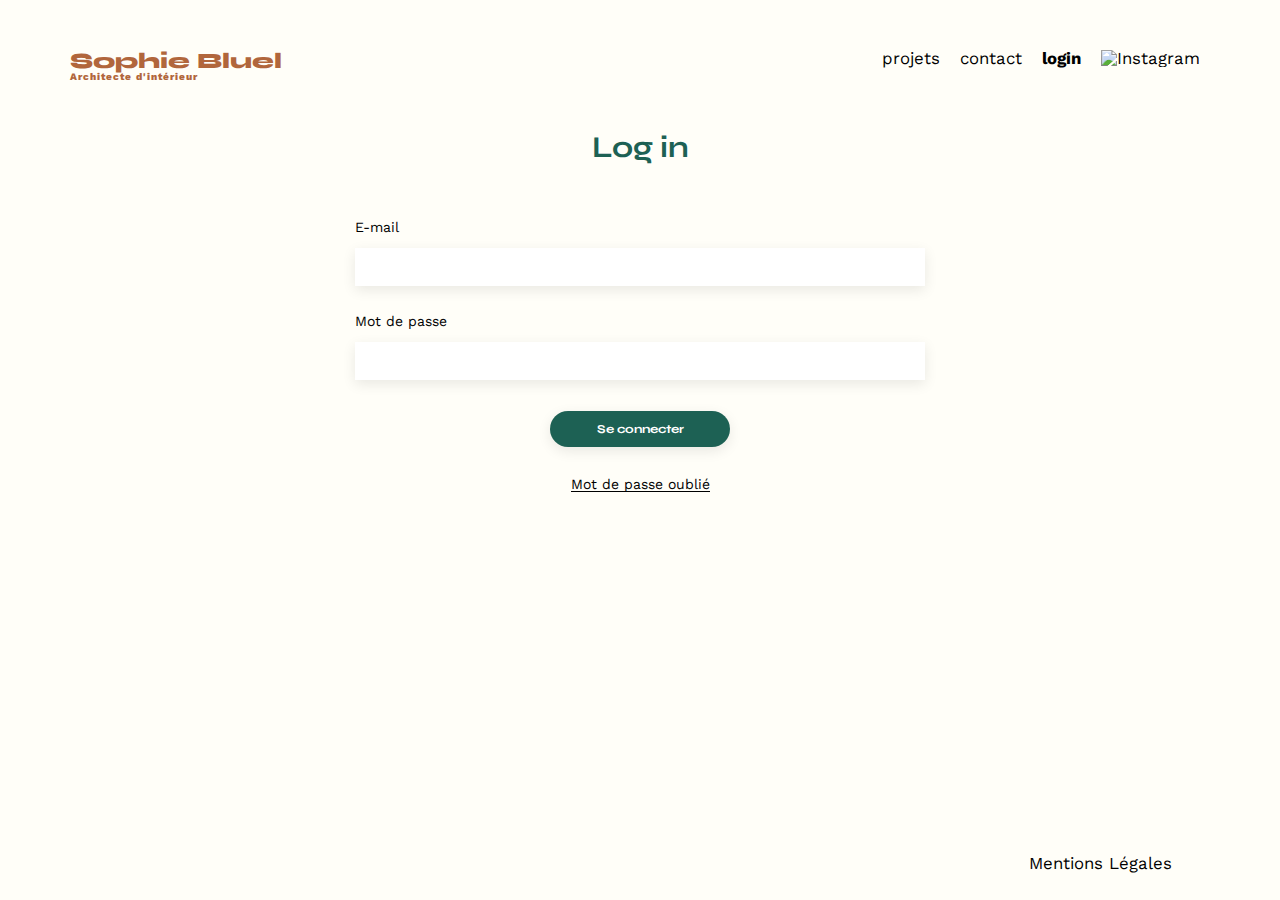
==== FrontEnd/login.html @ 12a9fc30 "Amélioration de la fonction de tri, intégration de la page de login, modifications mineures sur CSS " ====
<!DOCTYPE html>
<html lang="fr">
<head>
    <meta charset="UTF-8">
	<title>Sophie Bluel - Architecte d'intérieur - Login</title>
	<meta name="viewport" content="width=device-width, initial-scale=1.0">
	<link rel="preconnect" href="https://fonts.googleapis.com">
	<link rel="preconnect" href="https://fonts.gstatic.com" crossorigin>
	<link href="https://fonts.googleapis.com/css2?family=Syne:wght@700;800&family=Work+Sans&display=swap" rel="stylesheet">
	<meta name="description" content="">
	<link rel="stylesheet" href="./assets/style.css">
</head>
<body>
    <header>
        <div class="title">
            <a href="index.html"><h1>Sophie Bluel <span>Architecte d'intérieur</span></h1></a>
        </div>
        <nav>
            <ul>
                <a href="index.html#projectAnchor"><li>projets</li></a>
                <a href="index.html#contactAnchor"><li>contact</li></a>
                <li class="onLoginPage">login</li>
                <li><img src="./assets/icons/instagram.png" alt="Instagram"></li>
            </ul>
        </nav>
    </header>
    <main>
        <section id="connexion">
            <h2>Log in</h2>
            <form>
                <label for="email">E-mail</label>
                <input type="email" id="email" name="email" autocomplete="on">
                <label for="password">Mot de passe</label>
                <input type="password" id="password" name="password">
                <input type="submit" value="Se connecter">
            </form>
            <div class="connexiontLinks">
                <a href="">Mot de passe oublié</a>
            </div>

        </section>
    </main>
    <footer>
        <nav>
            <ul>
                <li>Mentions Légales</li>
            </ul>
        </nav>
    </footer>
    
</body>
</html>
---- FrontEnd/assets/style.css ----
/* http://meyerweb.com/eric/tools/css/reset/
   v2.0 | 20110126
   License: none (public domain)
*/

html, body, div, span, applet, object, iframe,
h1, h2, h3, h4, h5, h6, p, blockquote, pre,
a, abbr, acronym, address, big, cite, code,
del, dfn, em, img, ins, kbd, q, s, samp,
small, strike, strong, sub, sup, tt, var,
b, u, i, center,
dl, dt, dd, ol, ul, li,
fieldset, form, label, legend,
table, caption, tbody, tfoot, thead, tr, th, td,
article, aside, canvas, details, embed,
figure, figcaption, footer, header, hgroup,
menu, nav, output, ruby, section, summary,
time, mark, audio, video {
	margin: 0;
	padding: 0;
	border: 0;
	font-size: 100%;
	font: inherit;
	vertical-align: baseline;
}

a{
	text-decoration: none;
	color: inherit;
}

/* HTML5 display-role reset for older browsers */
article, aside, details, figcaption, figure,
footer, header, hgroup, menu, nav, section {
	display: block;
}
body {
	line-height: 1;
}
ol, ul {
	list-style: none;
}
blockquote, q {
	quotes: none;
}
blockquote:before, blockquote:after,
q:before, q:after {
	content: '';
	content: none;
}
table {
	border-collapse: collapse;
	border-spacing: 0;
}
/** end reset css**/

body {
	/* ajout personnel pour maintenir le footer en bas de page 
	et baclground fidel à la maquette */
	display: flex;
	flex-direction: column;
	min-height: 100vh;
	background-color: #FFFEF8;
	/* Fin ajout personnel */

	max-width: 1140px;
	margin:auto;
	font-family: 'Work Sans' ;
	font-size: 14px;
}

main{
	flex-grow: 1;
}
header {
	display: flex;
	justify-content: space-between;
	margin: 50px 0
}
section {
	margin: 50px 0
}

h1{
	display: flex;
	flex-direction: column;
	font-family: 'Syne';
	font-size: 22px;
	font-weight: 800;
	color: #B1663C
}

h1 > span {
	font-family: 'Work Sans';
	font-size:10px;
	letter-spacing: 0.1em;

}

.title{
	cursor: pointer;
}

h2{
	font-family: 'Syne';
	font-weight: 700;
	font-size: 30px;
	color: #1D6154
}
nav ul {
	display: flex;
	align-items: center;
	list-style-type: none;

}
nav li {
	padding: 0 10px;
	font-size: 1.2em;
}

li:hover {
	color: #B1663C;
	cursor: pointer;
}

.onLoginPage{
	font-weight: bold;
}
#introduction {
	display: flex;
	align-items: center;
}
#introduction figure {
	flex: 1
}
#introduction img {
	display: block;
	margin: auto;
	width: 80%;
}

#introduction article {
	flex: 1
}
#introduction h2 {
	margin-bottom: 1em;
}

#introduction p {
	margin-bottom: 0.5em;
}
#portfolio h2 {
	text-align: center;
	/* margin-bottom: 1em; */
	margin-bottom: 50px;

}

.filter{
	display: flex;
	justify-content: center;
	align-items: center;
	gap: 10px;
	padding: 0 0 50px 0 ;
}

.filterBtn{
	background-color: transparent;
	color: #1D6154;
	border-radius: 60px;
	border: 1px solid #1D6154;
	font-family: Syne;
	font-size: 16px;
	cursor: pointer;
}

.filterBtnLarge{
	padding: 10px 12px;
}

.filterBtnSmall{
	padding: 10px 25px;
}

.active{
	background-color: #1D6154;
	color: #FFFFFF;
	border-radius: 60px;
	border: 1px solid #1D6154;
	font-family: Syne;
	font-size: 16px;
	cursor: pointer;
}

.gallery {
	width: 100%;
	display: grid;
	grid-template-columns: 1fr 1fr 1fr;
	grid-column-gap: 20px;
	grid-row-gap: 20px;
}

.gallery img {
	width: 100%;
}

#contact, #connexion {
	width: 50%;
	margin: auto;
}

#contact > * , #connexion > *{
	text-align: center;
}

#contact h2, #connexion h2{
	margin-bottom: 20px;
}

#contact form, #connexion form {
	text-align: left;
	margin-top:30px;
	display: flex;
	flex-direction: column;
}

#contact input, #connexion input {
	/* ajout personnel pour mieux respecter les boutons de la maquette */
	/* height: 50px; */
	height: 36px;
	font-size: 0.875em;
	/* Fin ajout personnel */

	border: none;
	box-shadow: 0px 4px 14px rgba(0, 0, 0, 0.09);
}

#contact label, #connexion label {
	margin: 2em 0 1em 0;
}

#contact textarea {
	border: none;
	box-shadow: 0px 4px 14px rgba(0, 0, 0, 0.09);
}

#connexion a {
	border-bottom: 1px solid;
}

.connexiontLinks{
	display: flex;
	flex-direction: column;
	justify-content: center;
	align-items: center;
	gap: 28px;
}

input[type="submit"]{
	font-family: 'Syne';
	font-weight: 700;
	color: white;
	background-color: #1D6154;

	/* ajout personnel pour mieux respecter les boutons de la maquette */
	margin : 2.5em auto ;
	/* margin : 2em auto ; */
	/* Fin ajout personnel */

	width: 180px;
	text-align: center;
	border-radius: 60px ;
	
}

footer nav ul {
	display: flex;
	justify-content: flex-end;
	margin: 2em
}
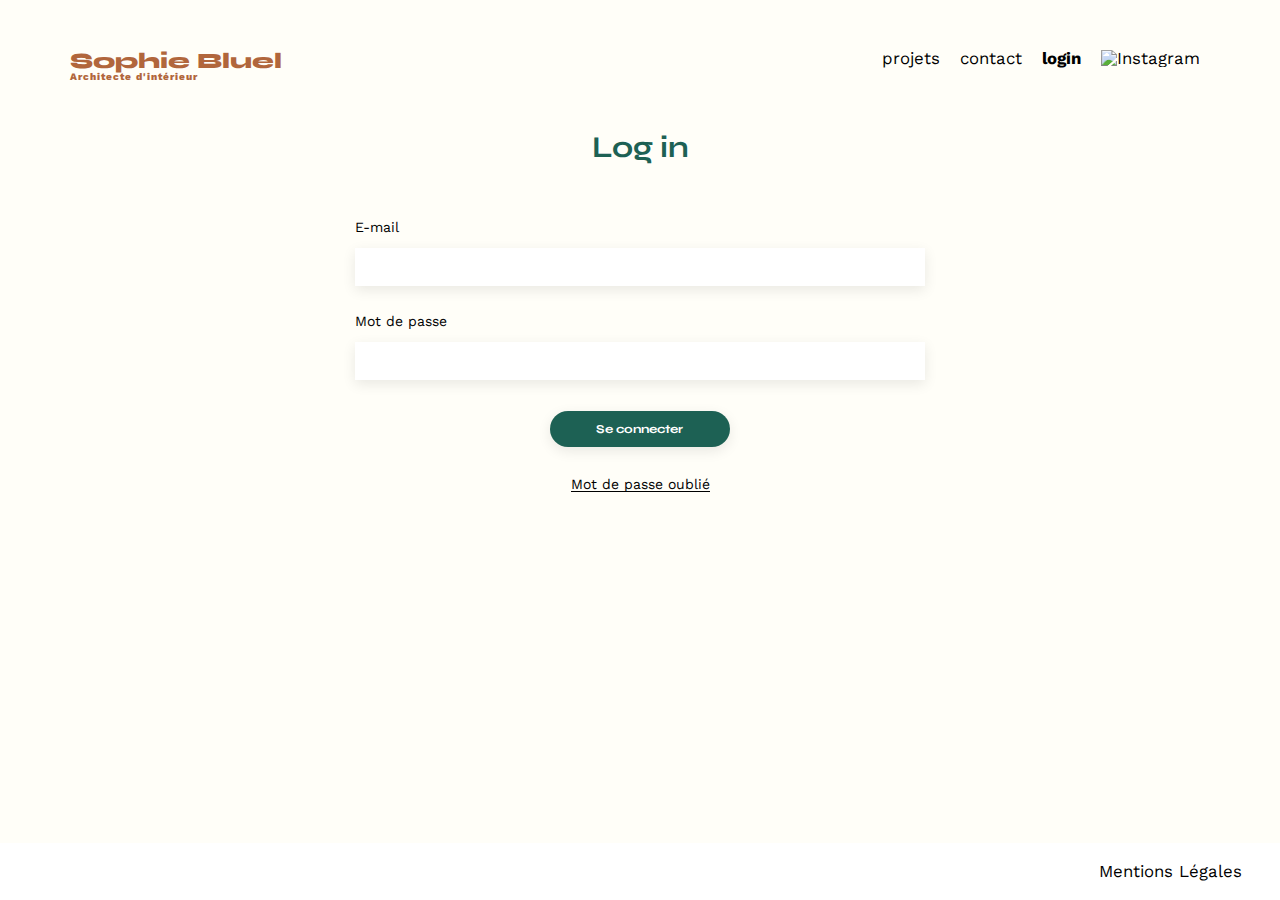
==== commit a6d37ce0: "gestion du login utilisateur, création de la modale, correction du code avec contrainte du projet ( " ====
--- a/FrontEnd/login.html
+++ b/FrontEnd/login.html
@@ -9,10 +9,14 @@
 	<link href="https://fonts.googleapis.com/css2?family=Syne:wght@700;800&family=Work+Sans&display=swap" rel="stylesheet">
 	<meta name="description" content="">
 	<link rel="stylesheet" href="./assets/style.css">
+	<script src="https://kit.fontawesome.com/ed2cc077c8.js" crossorigin="anonymous"></script>
+
+    <script src="scripts/script.js" defer></script>
 </head>
 <body>
+
     <header>
-        <div class="title">
+        <div class="titleLoginPage">
             <a href="index.html"><h1>Sophie Bluel <span>Architecte d'intérieur</span></h1></a>
         </div>
         <nav>
@@ -37,6 +41,10 @@
             <div class="connexiontLinks">
                 <a href="">Mot de passe oublié</a>
             </div>
+            <div class="errorMessage">
+                <i class="fa-solid fa-triangle-exclamation"></i>
+                <p >Erreur dans l’identifiant ou le mot de passe</p>
+            </div>
 
         </section>
     </main>
--- a/FrontEnd/assets/style.css
+++ b/FrontEnd/assets/style.css
@@ -24,11 +24,6 @@
 	vertical-align: baseline;
 }
 
-a{
-	text-decoration: none;
-	color: inherit;
-}
-
 /* HTML5 display-role reset for older browsers */
 article, aside, details, figcaption, figure,
 footer, header, hgroup, menu, nav, section {
@@ -55,10 +50,11 @@
 /** end reset css**/
 
 body {
-	/* ajout personnel pour maintenir le footer en bas de page 
+	/* Ajout personnel pour maintenir le footer en bas de page 
 	et baclground fidel à la maquette */
 	display: flex;
 	flex-direction: column;
+	align-items: center;
 	min-height: 100vh;
 	background-color: #FFFEF8;
 	/* Fin ajout personnel */
@@ -71,14 +67,22 @@
 
 main{
 	flex-grow: 1;
-}
+	width: 100%;
+}
+
 header {
 	display: flex;
 	justify-content: space-between;
-	margin: 50px 0
-}
+	margin: 50px 0;
+	
+	/* Ajout personnel  */
+	width: 100%;
+	/* Fin ajout personnel */
+
+}
+
 section {
-	margin: 50px 0
+	margin: 50px 0;
 }
 
 h1{
@@ -97,10 +101,6 @@
 
 }
 
-.title{
-	cursor: pointer;
-}
-
 h2{
 	font-family: 'Syne';
 	font-weight: 700;
@@ -123,9 +123,6 @@
 	cursor: pointer;
 }
 
-.onLoginPage{
-	font-weight: bold;
-}
 #introduction {
 	display: flex;
 	align-items: center;
@@ -153,9 +150,130 @@
 	text-align: center;
 	/* margin-bottom: 1em; */
 	margin-bottom: 50px;
-
-}
-
+}
+
+#portfolio p{
+	margin-bottom: 50px;
+}
+
+.gallery {
+	width: 100%;
+	display: grid;
+	grid-template-columns: 1fr 1fr 1fr;
+	grid-column-gap: 20px;
+	grid-row-gap: 20px;
+}
+
+.gallery img {
+	width: 100%;
+}
+
+#contact, #connexion {
+	width: 50%;
+	margin: auto;
+}
+
+#contact > * , #connexion > *{
+	text-align: center;
+}
+
+#contact h2, #connexion h2{
+	margin-bottom: 20px;
+}
+
+#contact form, #connexion form {
+	text-align: left;
+	margin-top:30px;
+	display: flex;
+	flex-direction: column;
+}
+
+#contact input, #connexion input, .modal input  {
+	/* ajout personnel pour mieux respecter les boutons de la maquette */
+	/* height: 50px; */
+	height: 36px;
+	font-size: 0.875em;
+	/* Fin ajout personnel */
+
+	border: none;
+	box-shadow: 0px 4px 14px rgba(0, 0, 0, 0.09);
+}
+
+#contact label, #connexion label {
+	margin: 2em 0 1em 0;
+}
+
+#contact textarea {
+	border: none;
+	box-shadow: 0px 4px 14px rgba(0, 0, 0, 0.09);
+}
+
+#connexion a {
+	border-bottom: 1px solid;
+}
+
+.connexiontLinks{
+	display: flex;
+	flex-direction: column;
+	justify-content: center;
+	align-items: center;
+	gap: 28px;
+}
+
+input[type="submit"]{
+	font-family: 'Syne';
+	font-weight: 700;
+	color: white;
+	background-color: #1D6154;
+
+	/* ajout personnel pour mieux respecter les boutons de la maquette */
+	margin : 2.5em auto ;
+	cursor: pointer;
+	/* Fin ajout personnel */
+	
+	/* margin : 2em auto ; */
+	width: 31.5%;
+	/* width: 180px; */
+	text-align: center;
+	border-radius: 60px ;
+	
+}
+
+footer nav ul {
+	display: flex;
+	justify-content: flex-end;
+	margin: 20px 28px;
+}
+
+/* Ajouts personnels */
+
+footer{
+	width: 100vw;
+	background-color: #FFFFFF;
+}
+
+/* Reset */
+a{
+	text-decoration: none;
+	color: inherit;
+}
+
+/* Titre section portfolio */
+.pojectTitle{
+	display: flex;
+	justify-content: center;
+	align-items: center;
+	gap: 30px;
+	padding-top: 90px;
+}
+
+.modifyProject{
+	display: flex;
+	gap: 10px;
+	cursor: pointer;
+}
+
+/* Barre de filtre */
 .filter{
 	display: flex;
 	justify-content: center;
@@ -192,89 +310,101 @@
 	cursor: pointer;
 }
 
-.gallery {
+/* Top barre noire page d'édition */
+.adminTop{
+	/* width: 1440px; */
+	width: 100vw;
+	height: 59px;
+	display: none;
+	justify-content: center;
+	align-items: center;
+	gap: 11px;
+	background-color: #000000;
+	color: #FFFFFF;
+}
+
+/* Style pour la modale */
+.modalBackground{
+    display: flex;
+    /* display: none; */
+    position: fixed;
+    height: 100vh;
+    width: 100vw;
+    background-color: rgba(0, 0, 0, 0.35);
+}
+
+.modal{
+    position: absolute;
+    top: 50%;
+    left: 50%;
+    transform: translate(-50%, -50%);
+    flex-wrap: wrap;
+    justify-content: center;
+    align-items: center;
+    width: 630px;
+	height: 688px;
+    padding: 26px 30px 45px 30px;
+    text-align: center;
+    background-color: #FFFFFF;
+    border-radius: 10px;
+    z-index: 1;
+}
+
+.modalTop{
+	display: flex;
+	justify-content: flex-end;
+}
+
+.modalTitle {
+	font-family: Work Sans;
+	font-size: 26px;
+	padding-top: 17px;
+}
+
+.modalGallery{
+	padding: 46px 75px 67px 75px;
+} 
+
+.modalGallery {
+	/* width: 100%; */
+	display: grid;
+	grid-template-columns: 1fr 1fr 1fr 1fr 1fr;
+	grid-column-gap: 8px;
+	grid-row-gap: 24px;
+}
+
+.modalGallery img {
 	width: 100%;
-	display: grid;
-	grid-template-columns: 1fr 1fr 1fr;
-	grid-column-gap: 20px;
-	grid-row-gap: 20px;
-}
-
-.gallery img {
-	width: 100%;
-}
-
-#contact, #connexion {
-	width: 50%;
-	margin: auto;
-}
-
-#contact > * , #connexion > *{
-	text-align: center;
-}
-
-#contact h2, #connexion h2{
-	margin-bottom: 20px;
-}
-
-#contact form, #connexion form {
-	text-align: left;
-	margin-top:30px;
-	display: flex;
-	flex-direction: column;
-}
-
-#contact input, #connexion input {
-	/* ajout personnel pour mieux respecter les boutons de la maquette */
-	/* height: 50px; */
-	height: 36px;
-	font-size: 0.875em;
-	/* Fin ajout personnel */
-
-	border: none;
-	box-shadow: 0px 4px 14px rgba(0, 0, 0, 0.09);
-}
-
-#contact label, #connexion label {
-	margin: 2em 0 1em 0;
-}
-
-#contact textarea {
-	border: none;
-	box-shadow: 0px 4px 14px rgba(0, 0, 0, 0.09);
-}
-
-#connexion a {
-	border-bottom: 1px solid;
-}
-
-.connexiontLinks{
-	display: flex;
-	flex-direction: column;
+} 
+
+.separator{
+	border: 1px solid #B3B3B3;
+	margin: 0 75px;
+}
+
+.modal input[type="submit"]{
+	width: 37.5%;
+}
+
+/* Modification d'éléments page de login */
+.titleLoginPage{
+	cursor: pointer;
+}
+
+.onLoginPage{
+	font-weight: bold;
+}
+
+/* message d'erreur de login */
+.errorMessage{
+	display: none;
 	justify-content: center;
-	align-items: center;
-	gap: 28px;
-}
-
-input[type="submit"]{
-	font-family: 'Syne';
-	font-weight: 700;
-	color: white;
-	background-color: #1D6154;
-
-	/* ajout personnel pour mieux respecter les boutons de la maquette */
-	margin : 2.5em auto ;
-	/* margin : 2em auto ; */
-	/* Fin ajout personnel */
-
-	width: 180px;
-	text-align: center;
-	border-radius: 60px ;
-	
-}
-
-footer nav ul {
-	display: flex;
-	justify-content: flex-end;
-	margin: 2em
-}+	gap: 15px;
+	padding: 20px;
+	margin-top: 20px;
+	border: 3px dashed red;
+	color: red;
+	font-weight: bold;
+}
+
+/* Fin ajout personnel */